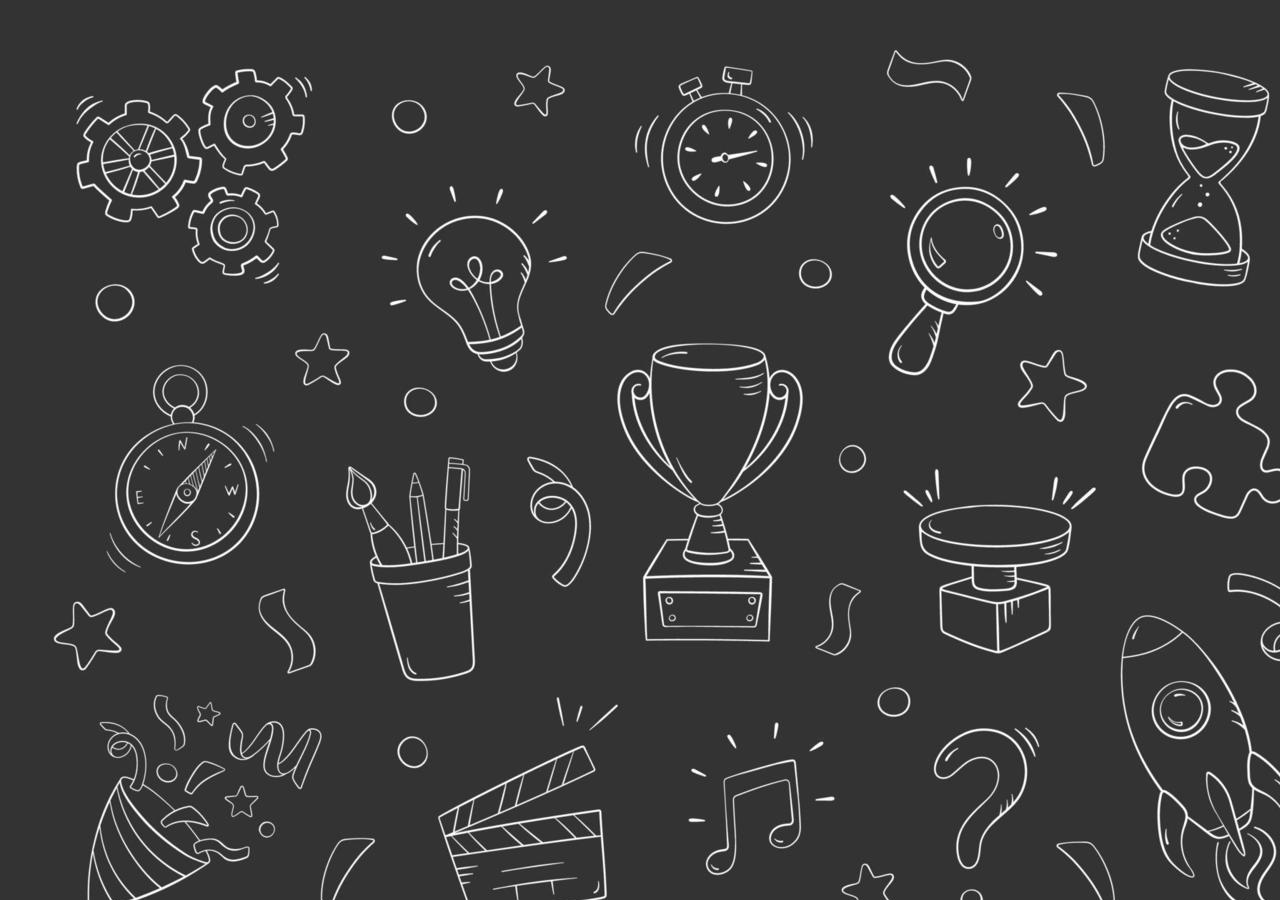
==== Assets/sub1.html @ 09d74d7e "Create sub1.html" ====
<!DOCTYPE html>
<html lang="en">
<head>
    <meta charset="UTF-8">
    <meta name="viewport" content="width=device-width, initial-scale=1.0">
    <title>Subject-1</title>
    <link rel="stylesheet" href="./index.css">
</head>
<body>
    <script src="./index.js"></script>
</body>
</html>
---- Assets/index.css ----
@import url('https://fonts.googleapis.com/css2?family=Oswald:wght@200..700&family=Poppins:wght@400;500;700&family=Roboto:ital,wght@0,100;0,300;0,400;0,500;0,700;0,900;1,100;1,300;1,400;1,500;1,700;1,900&family=Sora:wght@100..800&display=swap');

* {
    margin: 0;
    padding: 0;
    box-sizing: border-box;
    font-family: "Poppins", serif;
}

body {
    background-image: url("./Images/bck-img.jpg");
    align-content: center;
    height: 100vh;
}



/* For buttons */

.card {
    position: relative;
    width: 190px;
    height: 254px;
    /* color: #fff; */
    transition: 0.5s;
    cursor: pointer;
}

.card:hover {
    transform: translateY(-20px);
}

.card::before {
    content: '';
    width: 100%;
    height: 100%;
    position: absolute;
    top: 0;
    left: 0;
    background: linear-gradient(45deg, #ffbc00, #ff0058);
    border-radius: 1.2em;
}

.card::after {
    content: '';
    position: absolute;
    top: 0;
    left: 0;
    width: 100%;
    height: 100%;
    background: linear-gradient(45deg, #ffbc00, #ff0058);
    filter: blur(30px);
}

.card span {
    position: absolute;
    top: 6px;
    left: 6px;
    right: 6px;
    bottom: 6px;
    background-color: rgba(0, 0, 0, 0.6);
    z-index: 2;
    border-radius: 1em;
}

.card span::before {
    content: '';
    position: absolute;
    top: 0;
    left: 0;
    width: 50%;
    height: 100%;
    background-color: rgba(255, 255, 255, 0.1);
}

.card .content {
    position: relative;
    padding: 10px;
    z-index: 10;
    width: 100%;
    height: 100%;
    display: flex;
    align-items: center;
    justify-content: center;
    font-weight: 800;
    font-size: 1.5em;
}

@media (max-width:425px) {
    .card {
        padding: 20px;
        gap: 20px;
    }

    .card .card-button button {
        padding: 7px 14px;
        font-size: 17px;
    }

    .card .card-heading h2 {
        font-size: 25px;
    }

    .card .card-top i {
        font-size: 48px;
    }
}

/* For buttons */

/* For Quiz */

.quiz-container {
    position: absolute;
    top: -50%;
    left: 50%;
    transform: translate(-50%, -50%);
    width: 100%;
    max-width: 500px;
    display: flex;
    flex-direction: column;
    padding: 20px 30px;
    z-index: 3;
    background-color: white;
    border-radius: 10px;
    transition: all 1.1s linear;
}

.quiz-container .quiz-question {
    margin-bottom: 5px;
}

.quiz-container .quiz-ans {
    margin: 20px 0;
}

.quiz-container .quiz-button {
    margin-top: 20px;
}

.quiz-container .quiz-heading {
    text-align: center;
    margin-bottom: 20px;
}

.quiz-question h5 {
    font-size: 18px;
}

.quiz-ans ul {
    list-style: none;
    display: flex;
    flex-direction: column;
    justify-content: center;
}

.quiz-ans ul li {
    padding: 10px;
    margin: 5px 0;
    background-color: #eee;
    border-radius: 20px;
    display: flex;
    align-items: center;
}

.quiz-ans ul li input {
    align-content: center;
    font-size: 18px;
    height: 18px;
    width: 18px;
}

.quiz-ans ul li label {
    font-size: 17px;
    font-weight: 500;
    cursor: pointer;
    margin-left: 5px;
    align-content: center;
}

.quiz-button button {
    padding: 8px 16px;
    border-radius: 5px;
    border: 1px solid black;
    outline: none;
    cursor: pointer;
    font-size: 18px;
    font-weight: 500;
    position: relative;
    z-index: 2;
    transition: all 0.6s;
}

.quiz-button button:hover {
    color: white;
    box-shadow: 0 0 10px 1px black, 0 0 10px 1px black;
}

.quiz-button button::after {
    content: "";
    position: absolute;
    top: 0;
    left: 0;
    width: 0;
    height: 100%;
    z-index: -1;
    background-color: black;
    transition: all 0.8s;
}

.quiz-button button:hover::after {
    width: 100%;
}

.quiz-container span {
    font-size: 18px;
    font-weight: 500;
    position: absolute;
    top: 0;
    right: 0;
    background-color: red;
    color: white;
    padding: 3px 6px;
    cursor: pointer;
    border-bottom-left-radius: 5px;
    border-top-right-radius: 5px;
    transition: all 0.3s;
}

.quiz-container span:hover {
    box-shadow: 0 0 1px 1px red, 0 0 1px 1px red;
}

@media (max-width:425px) {
    .quiz-ans ul li label{
        font-size: 15px;
    }
    .quiz-ans ul li input{
        width: 15px;
        height: 15px;
        font-size: 16px;
    }
    .quiz-ans ul li{
        padding: 5px;
    }
}

/* For Quiz */

/* For quiz Score */

.quiz-score-container {
    position: absolute;
    top: 50%;
    left: 50%;
    transform: translate(-50%, -50%);
    width: 100%;
    max-width: 400px;
    height: 100%;
    max-height: 250px;
    padding: 20px 30px;
    display: flex;
    flex-direction: column;
    align-items: center;
    gap: 30px;
    justify-content: center;
    background-color: black;
    color: white;
    border-radius: 10px;
    z-index: 6;
    display: none;
}

.quiz-score-cross {
    position: absolute;
    top: 0;
    right: 0;
    padding: 3px 6px;
    background-color: red;
    transition: all 0.3s;
    color: white;
    border-top-right-radius: 5px;
    border-bottom-left-radius: 5px;
    cursor: pointer;
    font-size: 18px;
    font-weight: 500;
}

.quiz-score-heading h2 {
    font-size: 30px;
}

.score-content p span {
    font-weight: 700;
}

.score-content p {
    font-size: 17px;
    font-weight: 500;
    text-align: center;
}

@media (max-width:425px) {
    .quiz-score-heading h2 {
        font-size: 25px;
    }

    .quiz-score-container {
        padding: 20px;
    }

    .score-content p {
        font-size: 16px;
    }

    .quiz-question h5 {
        font-size: 17px;
    }
}

/* For quiz Score */

/* quiz-score-overlay */

.quiz-score-overlay {
    position: absolute;
    height: 100vh;
    width: 100%;
    top: 0;
    z-index: 5;
    background-color: rgba(0, 0, 0, 0.3);
    display: none;
}

/* quiz-score-overlay */


/* For over-lay */

.over-lay {
    height: 100vh;
    width: 0%;
    position: absolute;
    top: 0;
    z-index: 2;
    background-color: rgba(0, 0, 0, 0.5);
    backdrop-filter: blur(3px);
    transition: all 0.8s linear;
}

/* For over-lay */
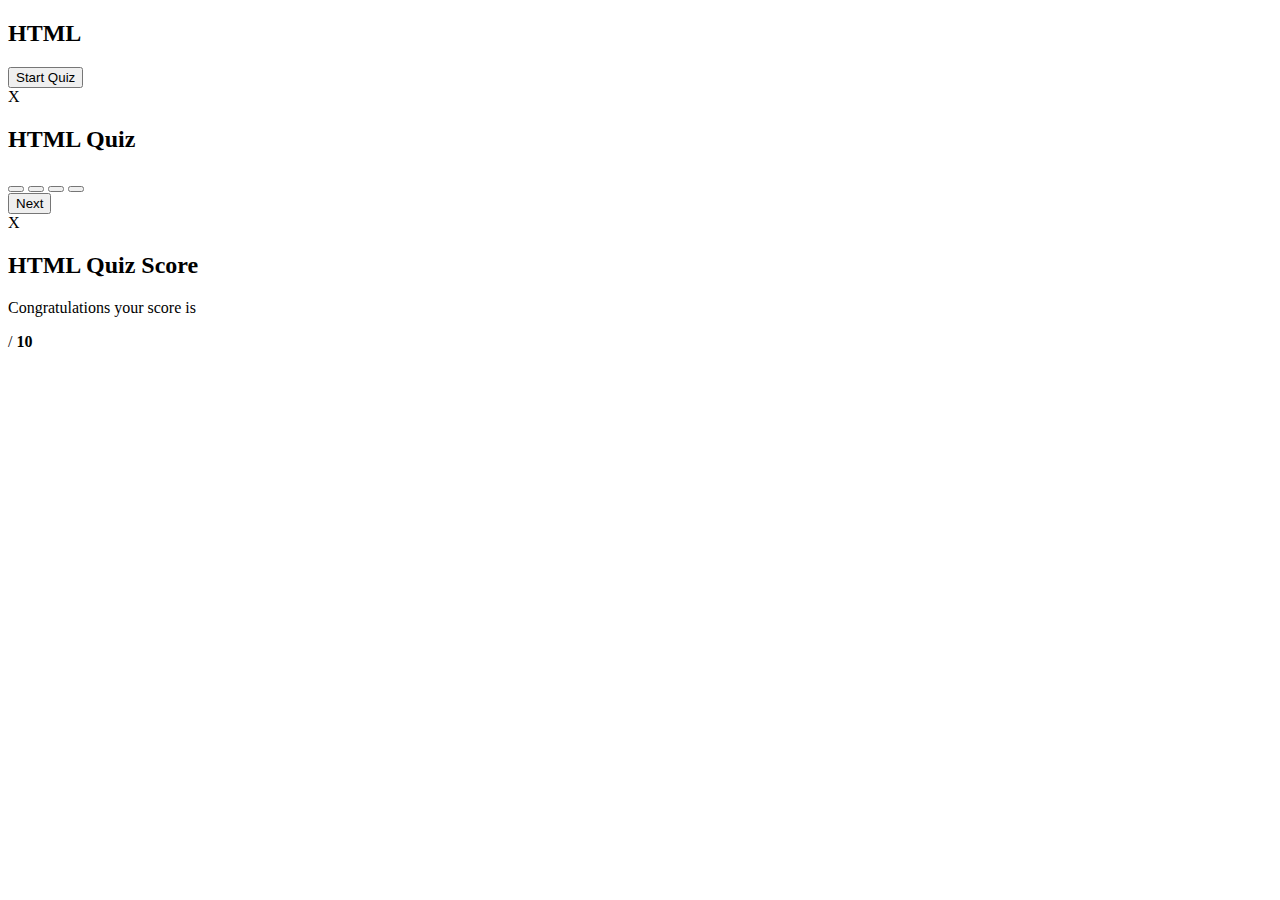
==== commit 1d580440: "Update sub1.html" ====
--- a/Assets/sub1.html
+++ b/Assets/sub1.html
@@ -7,6 +7,54 @@
     <link rel="stylesheet" href="./index.css">
 </head>
 <body>
+    <!-- HTML Section -->
+<div class="quiz-container">
+
+    <!-- For HTML Quiz -->
+    <div class="quiz-card">
+        <div class="quiz-top">
+            <i class="fab fa-html5"></i>
+        </div>
+        <div class="quiz-mid">
+            <h2>HTML</h2>
+        </div>
+        <div class="quiz-bottom">
+            <button onclick="startHtmlQuiz()">Start Quiz</button>
+        </div>
+    </div>
+
+    <div class="quiz-modal" id="html-quiz-modal">
+        <span onclick="closeHtmlQuiz()">X</span>
+        <div class="quiz-modal-heading">
+            <h2>HTML Quiz</h2>
+        </div>
+        <div class="quiz-question">
+            <h5 id="html-question"></h5>
+        </div>
+        <div class="quiz-options">
+            <button class="html-ans" onclick="htmlOption(this)"></button>
+            <button class="html-ans" onclick="htmlOption(this)"></button>
+            <button class="html-ans" onclick="htmlOption(this)"></button>
+            <button class="html-ans" onclick="htmlOption(this)"></button>
+        </div>
+        <div class="quiz-button">
+            <button onclick="htmlNext()">Next</button>
+        </div>
+    </div>
+
+    <div class="quiz-score-container" id="html-quiz-score">
+        <span onclick="htmlScoreClose()" class="score-close">X</span>
+        <div class="quiz-score-heading">
+            <h2>HTML Quiz Score</h2>
+        </div>
+        <div class="quiz-score-content">
+            <p>Congratulations your score is</p>
+            <p><strong><span id="html-score"></span></strong> / <strong>10</strong></p>
+        </div>
+    </div>
+
+</div>
+
     <script src="./index.js"></script>
 </body>
 </html>